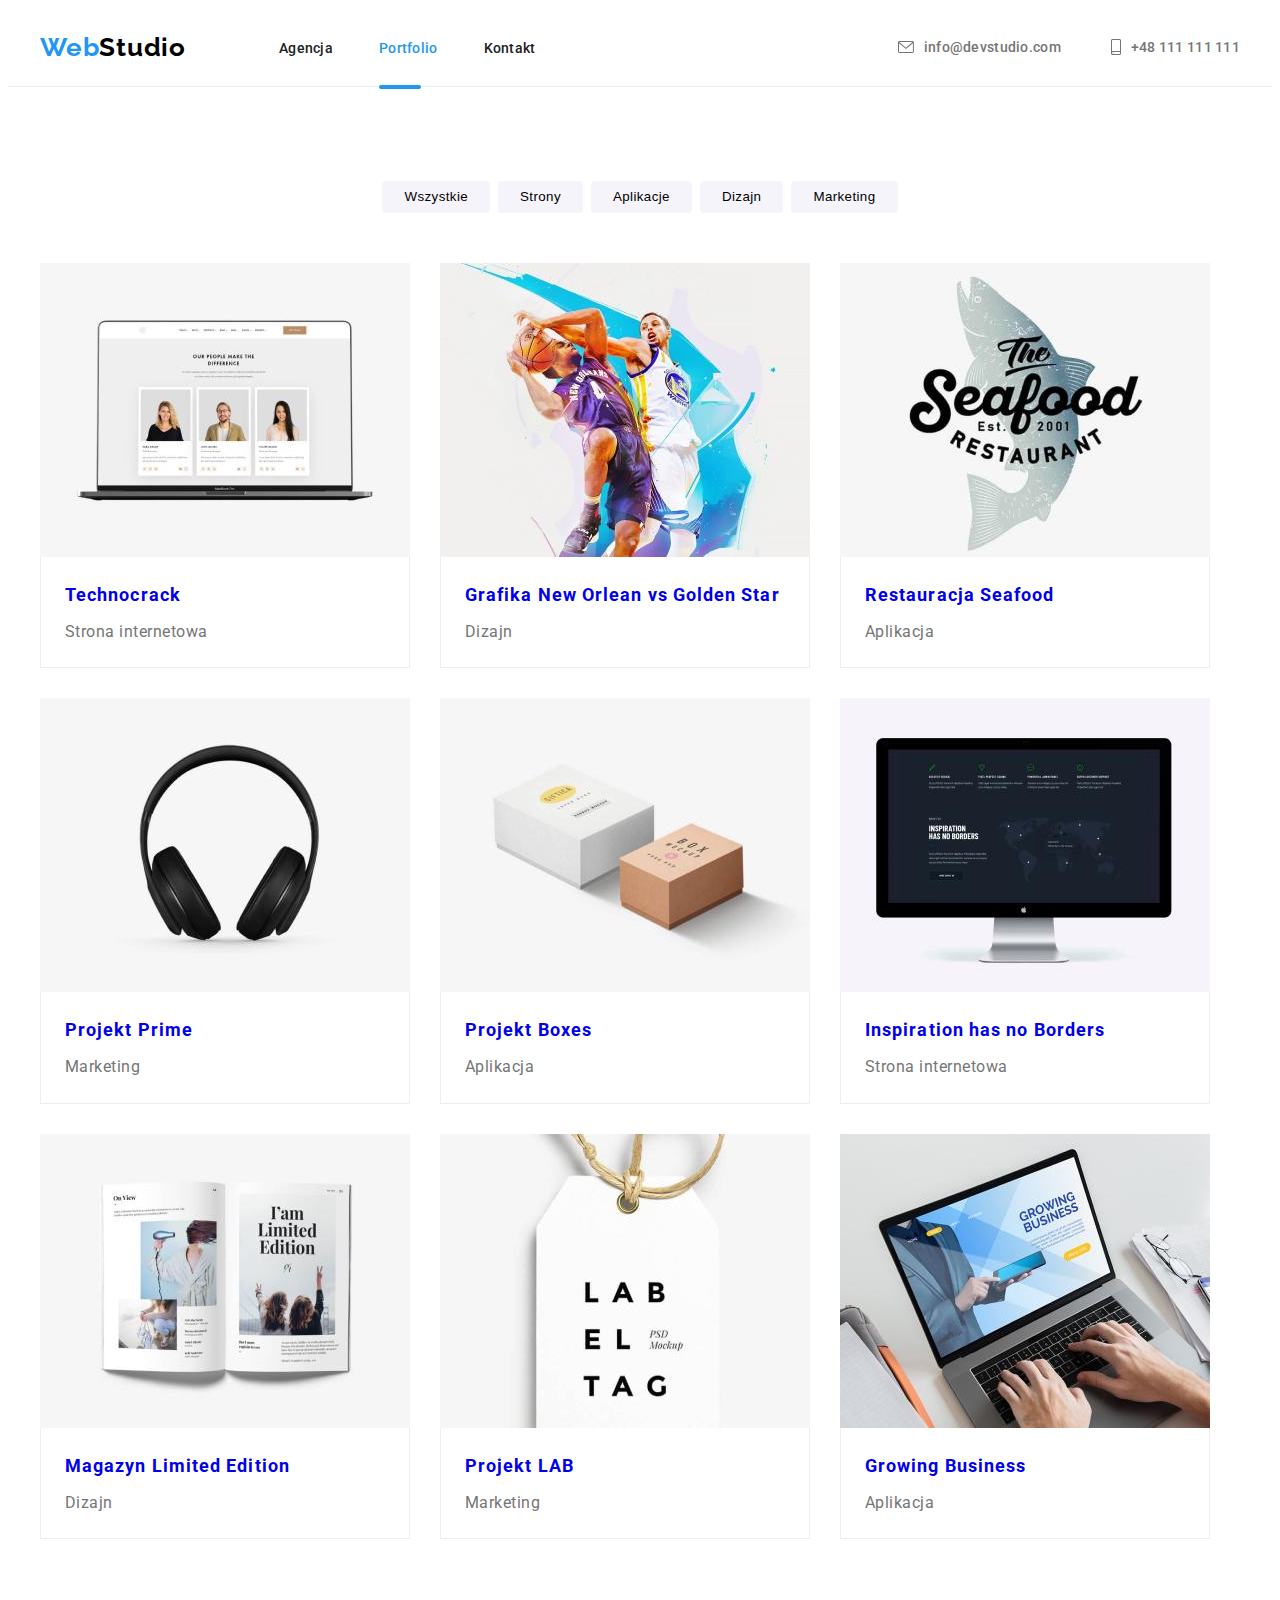
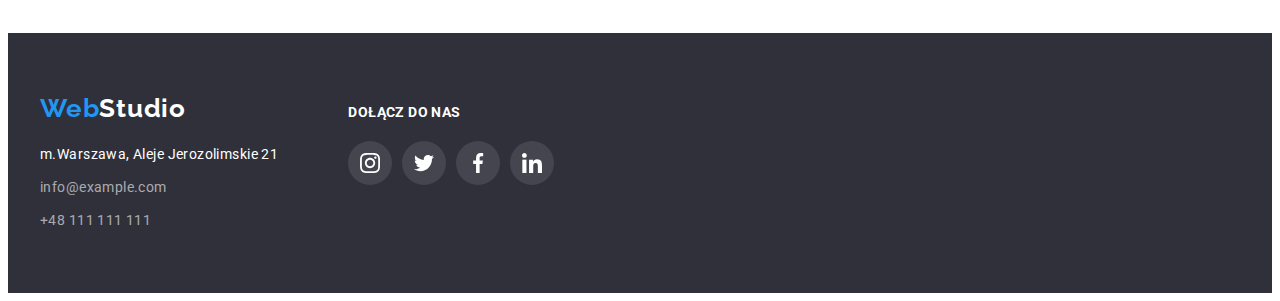
==== portfolio.html @ 58e9ffe3 "add new homework" ====
<!DOCTYPE html>
<html lang="en">
  <head>
    <meta charset="UTF-8" />
    <meta http-equiv="X-UA-Compatible" content="IE=edge" />
    <meta name="viewport" content="width=device-width, initial-scale=1.0" />
    <title>Portfolio</title>
    <link
      rel="stylesheet"
      href="https://cdnjs.cloudflare.com/ajax/libs/modern-normalize/1.1.0/modern-normalize.min.css"
      integrity="sha512-wpPYUAdjBVSE4KJnH1VR1HeZfpl1ub8YT/NKx4PuQ5NmX2tKuGu6U/JRp5y+Y8XG2tV+wKQpNHVUX03MfMFn9Q=="
      crossorigin="anonymous"
      referrerpolicy="no-referrer"
    />
    <link href="css/style.css" rel="stylesheet" />
    <link rel="preconnect" href="https://fonts.googleapis.com" />
    <link rel="preconnect" href="https://fonts.gstatic.com" crossorigin />
    <link
      href="https://fonts.googleapis.com/css2?family=Raleway:wght@700&family=Roboto:wght@400;500;700;900&display=swap"
      rel="stylesheet"
    />
  </head>
  <body>
    <header>
      <div class="conteiner header-wrap">
        <a href="index.html" class="logo-black">
          <span class="logo-blue">Web</span>Studio</a
        >
        <nav>
          <ul class="navi">
            <li class="underline-navi">
              <a href="index.html" class="header">Agencja</a>
            </li>
            <li class="underline-navi">
              <a href="portfolio.html" class="header current">Portfolio</a>
            </li>
            <li class="underline-navi">
              <a href="index.html" class="header">Kontakt</a></li>
          </ul>
        </nav>
        <div class="contact-first-flex">
          <a href="mailto:info@devstudio.com" class="header-right contact-first">
            <svg class="contact-icon mail">
              <use href="./images/icons/icons.svg#icon-mail"></use>
            </svg>
            info@devstudio.com</a
          >
          <a href="tel:+48111111111" class="header-right contact-first">
            <svg class="contact-icon phone">
              <use href="./images/icons/icons.svg#icon-smartphone"></use>
            </svg>
            +48 111 111 111
          </a>
        </div>
      </div>
    </header>
    <main>
      <section class="portfolio-conteiner">
        <div class="conteiner">
          <h1 class="visually-hidden">Navigation</h2>
          <ul class="button-navi-all">
            <li>
              <button type="button" class="button-navi">Wszystkie</button>
            </li>
            <li><button type="button" class="button-navi">Strony</button></li>
            <li>
              <button type="button" class="button-navi">Aplikacje</button>
            </li>
            <li><button type="button" class="button-navi">Dizajn</button></li>
            <li>
              <button type="button" class="button-navi">Marketing</button>
            </li>
          </ul>
          <ul class="section-third-conteiner">
            <li>
              <div class="portfolio-fill">
              <a href="portfolio.html" class="portfolio-block">
              <img
                src="images/portfolio_1.jpg"
                alt="example website Technocrack"
                width="370"
                height="291"
              /><div class="portfolio-overlay">
                <p>
                Technocrack is a state-of-the-art coronavirus distribution platform. Companies use this platform for digital espionage and attacks on competitors' secure servers.</p>
                </div></div>
              <div class="wrap-title">
              <h3 class="section-third-title">Technocrack</h3>
              <p class="section-third-type">Strona internetowa</p></div>
            </a>
            </li>
            <li>
              <div class="portfolio-fill">
              <a href="portfolio.html" class="portfolio-block">
              <img
                src="images/portfolio_2.jpg"
                alt="example dizajn graphic"
                width="370"
                height="294"
              /><div class="portfolio-overlay">
                <p>
                Technocrack is a state-of-the-art coronavirus distribution platform. Companies use this platform for digital espionage and attacks on competitors' secure servers.</p>
                </div></div>
              <div class="wrap-title">
              <h3 class="section-third-title">
                Grafika New Orlean vs Golden Star
              </h3>
              <p class="section-third-type">Dizajn</p></div>
              </a>
            </li>
            <li>
              <div class="portfolio-fill">
              <a href="portfolio.html" class="portfolio-block">
              <img
                src="images/portfolio_3.jpg"
                alt="example app restaurant The seafood"
                width="370"
                height="294"
              /><div class="portfolio-overlay">
                <p>
                Technocrack is a state-of-the-art coronavirus distribution platform. Companies use this platform for digital espionage and attacks on competitors' secure servers.</p>
                </div></div>
              <div class="wrap-title">
              <h3 class="section-third-title">Restauracja Seafood</h3>
              <p class="section-third-type">Aplikacja</p></div>
              </a>
            </li>
            <li>
              <div class="portfolio-fill">
              <a href="portfolio.html" class="portfolio-block">
              <img
                src="images/portfolio_4.jpg"
                alt="example marketing in project Prime"
                width="370"
                height="294"
              /><div class="portfolio-overlay">
                <p>
                Technocrack is a state-of-the-art coronavirus distribution platform. Companies use this platform for digital espionage and attacks on competitors' secure servers.</p>
                </div></div>
              <div class="wrap-title">
              <h3 class="section-third-title">Projekt Prime</h3>
              <p class="section-third-type">Marketing</p></div>
              </a>
            </li>
            <li>
              <div class="portfolio-fill">
              <a href="portfolio.html" class="portfolio-block">
              <img
                src="images/portfolio_5.jpg"
                alt="Example app project Boxes"
                width="370"
                height="294"
              /><div class="portfolio-overlay">
                <p>
                Technocrack is a state-of-the-art coronavirus distribution platform. Companies use this platform for digital espionage and attacks on competitors' secure servers.</p>
                </div></div>
              <div class="wrap-title">
              <h3 class="section-third-title">Projekt Boxes</h3>
              <p class="section-third-type">Aplikacja</p></div>
              </a>
            </li>
            <li>
              <div class="portfolio-fill">
              <a href="portfolio.html" class="portfolio-block">
              <img
                src="images/portfolio_6.jpg"
                alt="example website Inspiration has no Borders"
                width="370"
                height="294"
              /><div class="portfolio-overlay">
                <p>
                Technocrack is a state-of-the-art coronavirus distribution platform. Companies use this platform for digital espionage and attacks on competitors' secure servers.</p>
                </div></div>
              <div class="wrap-title">
              <h3 class="section-third-title">Inspiration has no Borders</h3>
              <p class="section-third-type">Strona internetowa</p></div>
              </a>
            </li>
            <li>
              <div class="portfolio-fill">
              <a href="portfolio.html" class="portfolio-block">
              <img
                src="images/portfolio_7.jpg"
                alt="example dizajn Magazine Limited Edition"
                width="370"
                height="294"
              /><div class="portfolio-overlay">
                <p>
                Technocrack is a state-of-the-art coronavirus distribution platform. Companies use this platform for digital espionage and attacks on competitors' secure servers.</p>
                </div></div>
              <div class="wrap-title">
              <h3 class="section-third-title">Magazyn Limited Edition</h3>
              <p class="section-third-type">Dizajn</p></div>
              </a>
            </li>
            <li>
              <div class="portfolio-fill">
              <a href="portfolio.html" class="portfolio-block">
              <img
                src="images/portfolio_8.jpg"
                alt="example marketing in project LAB"
                width="370"
                height="294"
              /><div class="portfolio-overlay">
                <p>
                Technocrack is a state-of-the-art coronavirus distribution platform. Companies use this platform for digital espionage and attacks on competitors' secure servers.</p>
                </div></div>
              <div class="wrap-title">
              <h3 class="section-third-title">Projekt LAB</h3>
              <p class="section-third-type">Marketing</p></div>
              </a>
            </li>
            <li>
              <div class="portfolio-fill">
              <a href="portfolio.html" class="portfolio-block">
              <img
                src="images/portfolio_9.jpg"
                alt="Example app Growing Business"
                width="370"
                height="294"
              /><div class="portfolio-overlay">
                <p>
                Technocrack is a state-of-the-art coronavirus distribution platform. Companies use this platform for digital espionage and attacks on competitors' secure servers.</p>
                </div></div>
              <div class="wrap-title">
              <h3 class="section-third-title">Growing Business</h3>
              <p class="section-third-type">Aplikacja</p></div>
              </a>
            </li>
          </ul>
        </div>
      </section>
    </main>
    <footer>
      <div class="conteiner footer-wrap-all">
        <div>
          <a href="index.html" class="logo-white"
            ><span class="logo-blue">Web</span>Studio</a
          >
          <address>
            <ul>
              <li class="wrap-footer">
                <a href="https://goo.gl/maps/FBTffH4sPDZAAGUj9" class="address"
                  >m.Warszawa, Aleje Jerozolimskie 21</a
                >
              </li>
              <li class="wrap-footer">
                <a href="mailto:info@example.com" class="contact-second"
                  >info@example.com</a
                >
              </li>
              <li class="wrap-footer">
                <a href="tel:+48111111111" class="contact-second"
                  >+48 111 111 111
                </a>
              </li>
            </ul>
          </address>
        </div>
        <div class="footer-social-conteiner">
          <p class="footer-title-social">DOŁĄCZ DO NAS</p>
          <ul class="footer-wrap-icon">
            <li>
              <a href="https://www.instagram.com/" class="footer-circle">
                <svg class="footer-icon-style">
                  <use href="./images/icons/icons.svg#icon-instagram-2"></use>
                </svg>
              </a>
            </li>
            <li>
              <a href="https://twitter.com/" class="footer-circle">
                <svg class="footer-icon-style">
                  <use href="./images/icons/icons.svg#icon-twitter-2"></use>
                </svg>
              </a>
            </li>
            <li>
              <a href="https://www.facebook.com/" class="footer-circle">
                <svg class="footer-icon-style">
                  <use href="./images/icons/icons.svg#icon-facebook-3"></use>
                </svg>
              </a>
            </li>
            <li>
              <a href="https://www.linkedin.com/" class="footer-circle">
                <svg class="footer-icon-style">
                  <use href="./images/icons/icons.svg#icon-linkedin-4"></use>
                </svg>
              </a>
            </li>
          </ul>
        </div>
      </div>
    </footer>
  </body>
</html>
---- css/style.css ----
:root {
  --main-text-color: #212121;
  --secondary-text-color: #ffffff;
  --ouwer-text-color: #757575;
  --acent-color: #2196f3;
  --logo-color-text: #000000;
  --background-footer-color: #2f303a;
  --buttons-port-color: #f5f4fa;
  --footer-text-color: rgba(255, 255, 255, 0.6);
  --icon-social-color: #afb1b8;
  --contener-color: #eeeeee;
  --line-color: #ececec;
  --background-all-color: #e5e5e5;
  --main-font: "Roboto", sans-serif;
  --footer-circle-color: #ffffff1a;
}

body {
  font-family: var(--main-font);
  color: var(--main-text-color);
}

ul,
ol {
  list-style: none;
  padding-left: 0;
  margin: 0;
}
h1,
h2,
h3,
p {
  margin: 0;
}

img {
  display: block;
  max-width: 100%;
  height: auto;
}

a {
  text-decoration: none;
}

address {
  font-style: normal;
  margin-top: 20px;
}

button {
  display: block;
  cursor: pointer;
  border: none;
  border-radius: 4px;
}

.section {
  padding-top: 94px;
  padding-bottom: 94px;
}

.conteiner {
  width: 1200px;
  margin: 0 auto;
  padding: 0 15px;
}

.logo-black {
  font-family: "Raleway", sans-serif;
  color: var(--logo-color-text);
  font-weight: 700;
  font-size: 26px;
  letter-spacing: 0.03em;
  text-decoration: none;
  line-height: 1.17;
}

.logo-blue {
  color: var(--acent-color);
}

header {
  border-bottom: 1px solid var(--line-color);
}

.header-wrap {
  display: flex;
  align-items: center;
}

.header-right {
  font-size: 14px;
  font-weight: 500;
  letter-spacing: 0.02em;
  text-align: left;
  text-decoration: none;
  color: var(--main-text-color);
  padding: 31px 0;
}

.header {
  font-size: 14px;
  font-weight: 500;
  letter-spacing: 0.02em;
  text-align: left;
  text-decoration: none;
  color: var(--main-text-color);
  padding: 31px 0;
}

.header:hover,
.header:focus {
  color: var(--acent-color);
}

.underline-navi {
  content: "";
}

.underline-navi:hover::after {
  display: block;
  position: absolute;
  margin-top: 28px;
  content: "";
  height: 4px;
  width: 42px;
  border-radius: 2px;
  background-color: var(--acent-color);
}

.current {
  color: var(--acent-color);
}

.current::after {
  display: block;
  position: absolute;
  margin-top: 28px;
  content: "";
  height: 4px;
  width: 42px;
  border-radius: 2px;
  background-color: var(--acent-color);
}

nav {
  margin-left: 93px;
}

.navi {
  display: flex;
  align-items: center;
  margin: 0px;
  padding: 0px;
  gap: 46px;
}

.contact-icon {
  border-radius: 0px;
  margin-right: 10px;
}

.phone {
  height: 16px;
  width: 10px;
  fill: currentColor;
}

.phone:hover,
.phone:active,
.phone:focus {
  fill: var(--acent-color);
  cursor: pointer;
}

.mail {
  height: 12px;
  width: 16px;
  fill: currentColor;
}

.mail:hover,
.mail:active,
.mail:focus {
  fill: var(--acent-color);
  cursor: pointer;
}

.contact-first {
  color: var(--ouwer-text-color);
  fill: var(--ouwer-text-color;);
  display: flex;
  align-items: center;
}

.contact-first:hover,
.contact-first:focus {
  color: var(--acent-color);
}

.contact-first-flex {
  margin-left: auto;
  display: flex;
  gap: 50px;
}

.section-title {
  font-size: 44px;
  font-weight: 900;
  letter-spacing: 0.06em;
  text-align: center;
  color: var(--secondary-text-color);
  line-height: 1.5;
  width: 696px;
  margin: 0 auto;
}

.section-first {
  text-align: center;
  padding: 200px 0;
  background-image: linear-gradient(
      to bottom,
      rgba(47, 48, 58, 0.4),
      rgba(47, 48, 58, 0.4)
    ),
    url(../images/first_img.jpg);
  background-repeat: no-repeat;
  background-size: cover;
  background-position: center;
  background-color: var(--background-footer-color);
  max-width: 1600px;
  height: 600px;
  margin: 0 auto;
}

.button-order {
  background-color: var(--acent-color);
  color: var(--secondary-text-color);
  cursor: pointer;
  font-family: var(--main-font);
  font-weight: 700;
  font-size: 16px;
  line-height: 1.875;
  min-width: 200px;
  padding: 10px 42px;
  border: none;
  border-radius: 4px;
  display: flex;
  justify-content: center;
  align-items: center;
  margin: 0 auto;
  margin-top: 30px;
}

.button-order:hover,
.button-order:focus {
  background-color: var(--buttons-port-color);
  color: var(--main-text-color);
}

.visually-hidden {
  position: absolute;
  width: 1px;
  height: 1px;
  margin: -1px;
  border: 0;
  padding: 0;
  white-space: nowrap;
  clip-path: insert(100%);
  overflow: hidden;
}

.section-first-conteiner {
  display: flex;
  gap: 30px;
}

.area-rectangle {
  background-color: var(--buttons-port-color);
  height: 120px;
  display: flex;
  align-items: center;
  justify-content: center;
  border-radius: 4px;
}

.section-first-icon {
  height: 70px;
  width: 70px;
}

.list-title {
  font-weight: 700;
  font-size: 14px;
  letter-spacing: 0.03em;
  margin-top: 30px;
}

.list-text {
  color: var(--ouwer-text-color);
  font-size: 14px;
  letter-spacing: 0.03em;
  line-height: 1.7;
  margin-top: 10px;
}

.title {
  font-size: 36px;
  font-weight: 700;
  letter-spacing: 0.03em;
  margin-bottom: 50px;
  text-align: center;
  fill: var(--ouwer-text-color);
}

.section-second {
  padding-bottom: 94px;
}

.img-conteiner {
  display: flex;
  gap: 30px;
}

.img-fill {
  position: relative;
}

.img-shadow {
  position: absolute;
  display: flex;
  align-items: center;
  justify-content: center;
  background-color: rgba(47, 48, 58, 0.8);
  width: 370px;
  height: 70px;
  color: var(--secondary-text-color);
  font-weight: 700;
  line-height: 1.17;
  z-index: 1;
  bottom: 0;
}

.section-third {
  background-color: var(--buttons-port-color);
}

.title-third {
  font-size: 36px;
  font-weight: 700;
  letter-spacing: 0.03em;
  margin-bottom: 50px;
  text-align: center;
}

.position-cointener {
  display: flex;
  gap: 30px;
  align-items: center;
}

.social-conteiner {
  padding-bottom: 18px;
}

.wrap-names {
  padding-top: 30px;
  padding-bottom: 30px;
}

.teams-names {
  font-weight: 500;
  font-size: 16px;
  line-height: 1.19;
  letter-spacing: 0.03em;
  text-align: center;
}

.teams-position {
  font-size: 16px;
  font-weight: 400;
  letter-spacing: 0.03em;
  color: var(--ouwer-text-color);
  text-align: center;
  margin-top: 10px;
}

.wrap-icon-style {
  display: flex;
  gap: 10px;
  align-items: center;
  justify-content: center;
  margin-top: 16px;
}

.icon-style-social {
  fill: currentColor;
  width: 20px;
  height: 20px;
}

.circle {
  width: 44px;
  height: 44px;
  border-radius: 50%;
  color: var(--icon-social-color);
  display: flex;
  justify-content: center;
  align-items: center;
}

.circle:hover,
.circle:active,
.circle:focus {
  background-color: var(--acent-color);
  color: var(--secondary-text-color);
}

.section-shadow {
  box-shadow: 0px 2px 1px 0px #00000033;
  box-shadow: 0px 1px 1px 0px #00000024;
  box-shadow: 0px 1px 3px 0px #0000001f;
  background-color: var(--secondary-text-color);
  border-radius: 4px;
}

.wrap-icon-client {
  display: flex;
  gap: 30px;
  justify-content: space-around;
  align-items: center;
}

.rectangle {
  width: 170px;
  height: 92px;
  border: 1px solid;
  border-color: currentColor;
  border-radius: 4px;
  color: var(--icon-social-color);
  display: flex;
  justify-content: center;
  align-items: center;
}

.rectangle:hover,
.rectangle:active,
.rectangle:focus {
  color: var(--acent-color);
  outline: transparent;
}

.icon-style-client {
  fill: currentColor;
  width: 106px;
  height: 60px;
}

.icon-style-client:hover,
.icon-style-client:active,
.icon-style-client:focus {
  fill: var(--acent-color);
  color: var(--ouwer-text-color);
}

footer {
  background-color: var(--background-footer-color);
  padding: 60px 0;
}

.logo-white {
  font-family: "Raleway";
  color: var(--secondary-text-color);
  font-weight: 700;
  font-size: 26px;
  letter-spacing: 0.03em;
  text-align: left;
  text-decoration: none;
  display: flex;
}

.address {
  font-size: 14px;
  font-weight: 400;
  letter-spacing: 0.03em;
  text-align: left;
  color: var(--secondary-text-color);
  text-decoration: none;
  line-height: 1.7;
  font-style: normal;
  display: flex;
}

.contact-second {
  text-decoration: none;
  font-size: 14px;
  font-weight: 400;
  letter-spacing: 0.03em;
  text-align: left;
  color: var(--footer-text-color);
  line-height: 1.7;
  font-style: normal;
  display: flex;
}

.contact-second:hover,
.contact-second:focus {
  color: var(--acent-color);
}

.footer-wrap-all {
  display: flex;
  align-items: baseline;
}

.wrap-footer:not(:last-child) {
  margin-bottom: 9px;
}

.footer-social-conteiner {
  margin-left: 70px;
}

.footer-title-social {
  color: var(--secondary-text-color);
  font-size: 14px;
  font-weight: 700;
  font-style: bold;
  letter-spacing: 0.03em;
  text-align: left;
  line-height: 1.17;
  margin-bottom: 20px;
}

.footer-wrap-icon {
  display: flex;
  gap: 10px;
}

.footer-circle {
  width: 44px;
  height: 44px;
  border-radius: 50%;
  background-color: var(--footer-circle-color);
  display: flex;
  justify-content: center;
  align-items: center;
}

.footer-circle:hover,
.footer-circle:active,
.footer-circle:focus {
  background-color: var(--acent-color);
}

.footer-icon-style {
  fill: var(--secondary-text-color);
  width: 20px;
  height: 20px;
}

.portfolio-conteiner {
  padding-top: 94px;
  padding-bottom: 94px;
}

.button-navi {
  letter-spacing: 0.03em;
  text-align: center;
  font-weight: 500;
  background: var(--buttons-port-color);
  border-radius: 4px;
  line-height: 1.5;
  padding: 6px 22px;
}

.button-navi:hover,
.button-navi:focus {
  background-color: var(--acent-color);
  color: var(--secondary-text-color);
  box-shadow: 0px 2px 2px 0px #0000001f;
  box-shadow: 0px 1px 2px 0px #00000014;
  box-shadow: 0px 3px 1px 0px #0000001a;
}

.button-navi-all {
  display: flex;
  justify-content: center;
  gap: 8px;
  margin-bottom: 50px;
}

.section-third-area:hover,
.section-third-area:active {
  box-shadow: 1px 4px 6px 0px #00000029;
  box-shadow: 0px 4px 4px 0px #0000000f;
  box-shadow: 0px 1px 1px 0px #0000001f;
  cursor: pointer;
}

.section-third-title {
  font-size: 18px;
  font-weight: 700;
  letter-spacing: 0.06em;
  text-align: left;
  line-height: 2;
}

.section-third-type {
  letter-spacing: 0.03em;
  text-align: left;
  color: var(--ouwer-text-color);
  line-height: 1.9;
  font-size: 16px;
  font-weight: 400;
  margin-top: 4px;
}

.section-third-conteiner {
  display: flex;
  flex-wrap: wrap;
  gap: 30px;
}

.wrap-title {
  border: 1px solid var(--contener-color);
  border-top: 0;
  padding: 20px 24px;
}

.portfolio-block {
  width: 370px;
  display: block;
}

.portfolio-block:hover,
.portfolio-block:active,
.portfolio-block:focus,
.portfolio-block:visited {
  box-shadow: 1px 4px 6px 0px #00000029;
  box-shadow: 0px 4px 4px 0px #0000000f;
  box-shadow: 0px 1px 1px 0px #0000001f;
  color: var(--logo-color-text);
}

.backdrop {
  display: flex;
  align-items: center;
  justify-content: center;
  position: fixed;
  top: 0;
  left: 0;
  width: 100%;
  height: 100%;
  background-color: #00000033;
}

.modal {
  position: absolute;
  width: 528px;
  min-height: 581px;
  background-color: var(--secondary-text-color);
  border: 1px solid #0000001a;
  border-radius: 4px;
  box-shadow: 0px 2px 1px 0px #00000033;
  box-shadow: 0px 1px 1px 0px #00000024;
  box-shadow: 0px 1px 3px 0px #0000001f;
  animation-name: appearModal;
  animation-duration: 3000ms;
  animation-timing-function: linear;
  animation-iteration-count: 3;
}

.close-btn {
  position: absolute;
  top: 8px;
  right: 8px;
  width: 30px;
  height: 30px;
  background-color: var(--secondary-text-color);
  border-radius: 50%;
  border: 1px solid rgba(0, 0, 0, 0.1);
  cursor: pointer;
}

.is-hidden {
  opacity: 0;
  visibility: hidden;
  pointer-events: none;
}

@keyframes appearModal {
  0% {
    transform: scale(1);
  }

  50% {
    transform: scale(1.25);
  }

  100% {
    transform: scale(1);
  }
}

.portfolio-fill {
  position: relative;
  overflow: hidden;
}

.portfolio-fill:hover .portfolio-overlay {
  transform: translateY(0%);
}

.portfolio-overlay {
  position: absolute;
  top: 0;
  left: 0;
  width: 100%;
  height: 100%;
  transform: translateY(100%);
  transition: transform 250ms cubic-bezier(0.4, 0, 0.2, 1);
  display: flex;
  align-items: center;
  justify-content: center;
  font-size: 18px;
  line-height: 1.5;
  letter-spacing: 3%;
  padding-left: 24px;
  background-color: var(--acent-color);
  color: var(--secondary-text-color);
  opacity: 0.9;
}
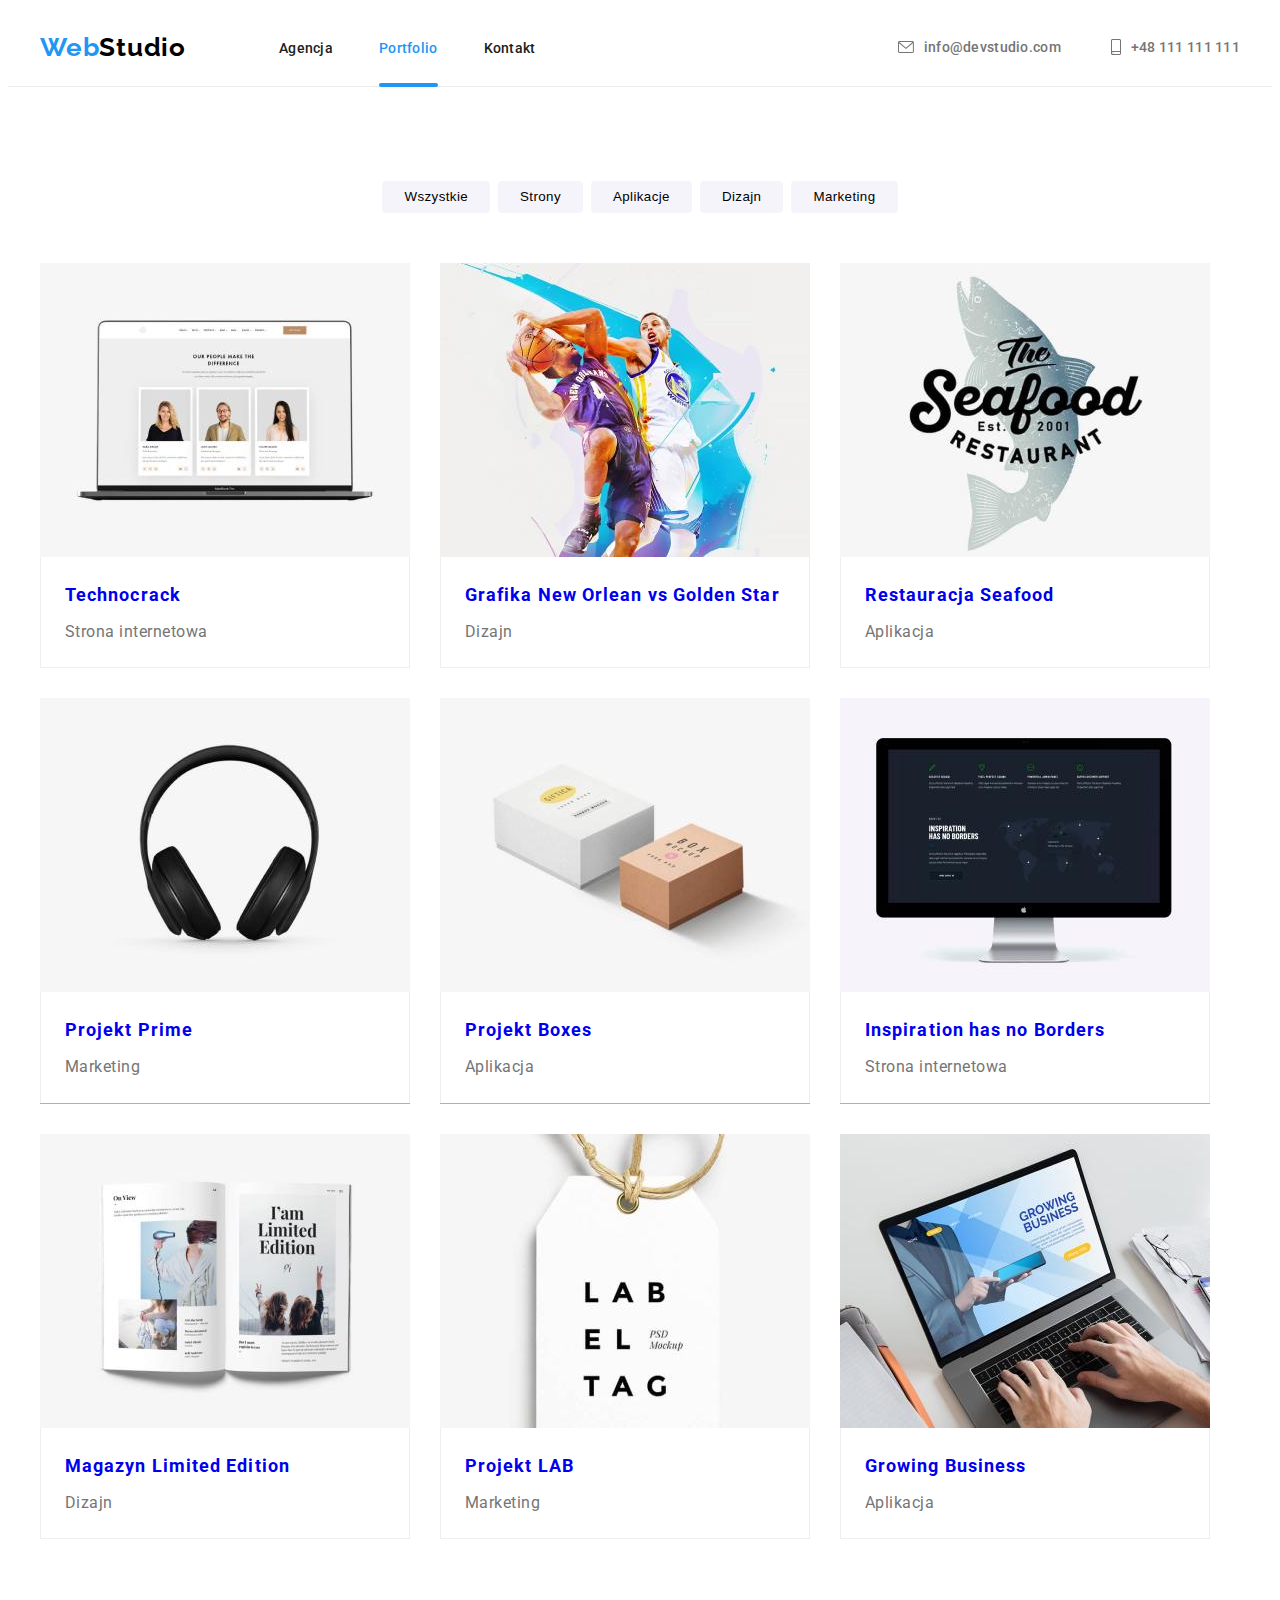
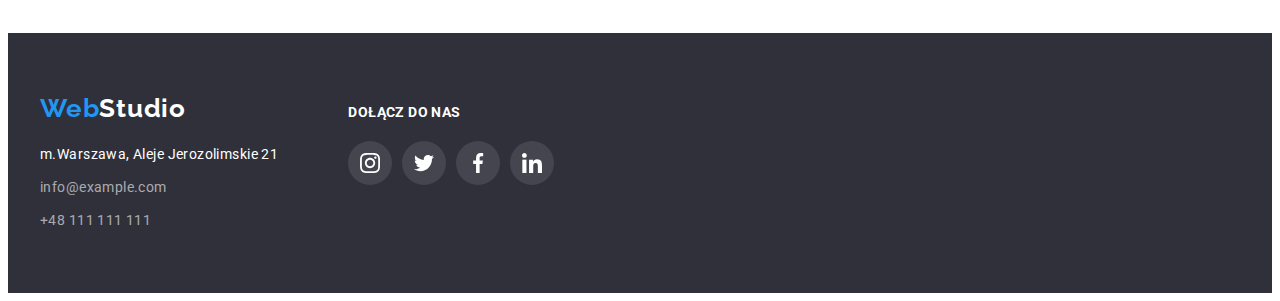
==== commit 61414d27: "add correct" ====
--- a/portfolio.html
+++ b/portfolio.html
@@ -72,35 +72,31 @@
             </li>
           </ul>
           <ul class="section-third-conteiner">
-            <li>
-              <div class="portfolio-fill">
+            <li class="portfolio-fill">
               <a href="portfolio.html" class="portfolio-block">
               <img
                 src="images/portfolio_1.jpg"
                 alt="example website Technocrack"
                 width="370"
                 height="291"
-              /><div class="portfolio-overlay">
-                <p>
-                Technocrack is a state-of-the-art coronavirus distribution platform. Companies use this platform for digital espionage and attacks on competitors' secure servers.</p>
-                </div></div>
+              />
+                <p class="portfolio-overlay">
+                Technocrack is a state-of-the-art coronavirus distribution platform. Companies use this platform for digital espionage and attacks on competitors' secure servers.</p>
               <div class="wrap-title">
               <h3 class="section-third-title">Technocrack</h3>
               <p class="section-third-type">Strona internetowa</p></div>
             </a>
             </li>
-            <li>
-              <div class="portfolio-fill">
+            <li class="portfolio-fill">
               <a href="portfolio.html" class="portfolio-block">
               <img
                 src="images/portfolio_2.jpg"
                 alt="example dizajn graphic"
                 width="370"
                 height="294"
-              /><div class="portfolio-overlay">
-                <p>
-                Technocrack is a state-of-the-art coronavirus distribution platform. Companies use this platform for digital espionage and attacks on competitors' secure servers.</p>
-                </div></div>
+              />
+                <p class="portfolio-overlay">
+                Technocrack is a state-of-the-art coronavirus distribution platform. Companies use this platform for digital espionage and attacks on competitors' secure servers.</p>
               <div class="wrap-title">
               <h3 class="section-third-title">
                 Grafika New Orlean vs Golden Star
@@ -108,120 +104,106 @@
               <p class="section-third-type">Dizajn</p></div>
               </a>
             </li>
-            <li>
-              <div class="portfolio-fill">
+            <li class="portfolio-fill">
               <a href="portfolio.html" class="portfolio-block">
               <img
                 src="images/portfolio_3.jpg"
                 alt="example app restaurant The seafood"
                 width="370"
                 height="294"
-              /><div class="portfolio-overlay">
-                <p>
-                Technocrack is a state-of-the-art coronavirus distribution platform. Companies use this platform for digital espionage and attacks on competitors' secure servers.</p>
-                </div></div>
+              />
+                <p class="portfolio-overlay">
+                Technocrack is a state-of-the-art coronavirus distribution platform. Companies use this platform for digital espionage and attacks on competitors' secure servers.</p>
               <div class="wrap-title">
               <h3 class="section-third-title">Restauracja Seafood</h3>
               <p class="section-third-type">Aplikacja</p></div>
               </a>
             </li>
-            <li>
-              <div class="portfolio-fill">
+            <li class="portfolio-fill">
               <a href="portfolio.html" class="portfolio-block">
               <img
                 src="images/portfolio_4.jpg"
                 alt="example marketing in project Prime"
                 width="370"
                 height="294"
-              /><div class="portfolio-overlay">
-                <p>
-                Technocrack is a state-of-the-art coronavirus distribution platform. Companies use this platform for digital espionage and attacks on competitors' secure servers.</p>
-                </div></div>
+              />
+                <p class="portfolio-overlay">
+                Technocrack is a state-of-the-art coronavirus distribution platform. Companies use this platform for digital espionage and attacks on competitors' secure servers.</p>
               <div class="wrap-title">
               <h3 class="section-third-title">Projekt Prime</h3>
               <p class="section-third-type">Marketing</p></div>
               </a>
             </li>
-            <li>
-              <div class="portfolio-fill">
+            <li class="portfolio-fill">
               <a href="portfolio.html" class="portfolio-block">
               <img
                 src="images/portfolio_5.jpg"
                 alt="Example app project Boxes"
                 width="370"
                 height="294"
-              /><div class="portfolio-overlay">
-                <p>
-                Technocrack is a state-of-the-art coronavirus distribution platform. Companies use this platform for digital espionage and attacks on competitors' secure servers.</p>
-                </div></div>
+              />
+                <p class="portfolio-overlay">
+                Technocrack is a state-of-the-art coronavirus distribution platform. Companies use this platform for digital espionage and attacks on competitors' secure servers.</p>
               <div class="wrap-title">
               <h3 class="section-third-title">Projekt Boxes</h3>
               <p class="section-third-type">Aplikacja</p></div>
               </a>
             </li>
-            <li>
-              <div class="portfolio-fill">
+            <li  class="portfolio-fill">
               <a href="portfolio.html" class="portfolio-block">
               <img
                 src="images/portfolio_6.jpg"
                 alt="example website Inspiration has no Borders"
                 width="370"
                 height="294"
-              /><div class="portfolio-overlay">
-                <p>
-                Technocrack is a state-of-the-art coronavirus distribution platform. Companies use this platform for digital espionage and attacks on competitors' secure servers.</p>
-                </div></div>
+              />
+                <p class="portfolio-overlay">
+                Technocrack is a state-of-the-art coronavirus distribution platform. Companies use this platform for digital espionage and attacks on competitors' secure servers.</p>
               <div class="wrap-title">
               <h3 class="section-third-title">Inspiration has no Borders</h3>
               <p class="section-third-type">Strona internetowa</p></div>
               </a>
             </li>
-            <li>
-              <div class="portfolio-fill">
+            <li class="portfolio-fill">
               <a href="portfolio.html" class="portfolio-block">
               <img
                 src="images/portfolio_7.jpg"
                 alt="example dizajn Magazine Limited Edition"
                 width="370"
                 height="294"
-              /><div class="portfolio-overlay">
-                <p>
-                Technocrack is a state-of-the-art coronavirus distribution platform. Companies use this platform for digital espionage and attacks on competitors' secure servers.</p>
-                </div></div>
+              />
+                <p  class="portfolio-overlay">
+                Technocrack is a state-of-the-art coronavirus distribution platform. Companies use this platform for digital espionage and attacks on competitors' secure servers.</p>
               <div class="wrap-title">
               <h3 class="section-third-title">Magazyn Limited Edition</h3>
               <p class="section-third-type">Dizajn</p></div>
               </a>
             </li>
-            <li>
-              <div class="portfolio-fill">
+            <li class="portfolio-fill">
               <a href="portfolio.html" class="portfolio-block">
               <img
                 src="images/portfolio_8.jpg"
                 alt="example marketing in project LAB"
                 width="370"
                 height="294"
-              /><div class="portfolio-overlay">
-                <p>
-                Technocrack is a state-of-the-art coronavirus distribution platform. Companies use this platform for digital espionage and attacks on competitors' secure servers.</p>
-                </div></div>
+              />
+                <p class="portfolio-overlay">
+                Technocrack is a state-of-the-art coronavirus distribution platform. Companies use this platform for digital espionage and attacks on competitors' secure servers.</p>
               <div class="wrap-title">
               <h3 class="section-third-title">Projekt LAB</h3>
               <p class="section-third-type">Marketing</p></div>
               </a>
             </li>
-            <li>
-              <div class="portfolio-fill">
+            <li class="portfolio-fill">
               <a href="portfolio.html" class="portfolio-block">
               <img
                 src="images/portfolio_9.jpg"
                 alt="Example app Growing Business"
                 width="370"
                 height="294"
-              /><div class="portfolio-overlay">
-                <p>
-                Technocrack is a state-of-the-art coronavirus distribution platform. Companies use this platform for digital espionage and attacks on competitors' secure servers.</p>
-                </div></div>
+              />
+                <p class="portfolio-overlay">
+                Technocrack is a state-of-the-art coronavirus distribution platform. Companies use this platform for digital espionage and attacks on competitors' secure servers.</p>
               <div class="wrap-title">
               <h3 class="section-third-title">Growing Business</h3>
               <p class="section-third-type">Aplikacja</p></div>
--- a/css/style.css
+++ b/css/style.css
@@ -100,6 +100,7 @@
 }
 
 .header {
+  position: relative;
   font-size: 14px;
   font-weight: 500;
   letter-spacing: 0.02em;
@@ -114,32 +115,32 @@
   color: var(--acent-color);
 }
 
-.underline-navi {
+.header:hover::after,
+.header:focus::after {
+  position: absolute;
   content: "";
-}
-
-.underline-navi:hover::after {
-  display: block;
-  position: absolute;
-  margin-top: 28px;
-  content: "";
+  bottom: 0;
+  left: 0;
+  width: 0;
   height: 4px;
-  width: 42px;
+  width: 100%;
   border-radius: 2px;
   background-color: var(--acent-color);
+  transition: color 250ms cubic-bezier(0.4, 0, 0.2, 1);
 }
 
 .current {
   color: var(--acent-color);
+  position: relative;
 }
 
 .current::after {
   display: block;
   position: absolute;
-  margin-top: 28px;
   content: "";
+  bottom: 0;
   height: 4px;
-  width: 42px;
+  width: 100%;
   border-radius: 2px;
   background-color: var(--acent-color);
 }
@@ -172,6 +173,7 @@
 .phone:focus {
   fill: var(--acent-color);
   cursor: pointer;
+  transition: color 250ms cubic-bezier(0.4, 0, 0.2, 1);
 }
 
 .mail {
@@ -185,6 +187,7 @@
 .mail:focus {
   fill: var(--acent-color);
   cursor: pointer;
+  transition: color 250ms cubic-bezier(0.4, 0, 0.2, 1);
 }
 
 .contact-first {
@@ -197,6 +200,7 @@
 .contact-first:hover,
 .contact-first:focus {
   color: var(--acent-color);
+  transition: color 250ms cubic-bezier(0.4, 0, 0.2, 1);
 }
 
 .contact-first-flex {
@@ -257,6 +261,7 @@
 .button-order:focus {
   background-color: var(--buttons-port-color);
   color: var(--main-text-color);
+  transition: color 250ms cubic-bezier(0.4, 0, 0.2, 1);
 }
 
 .visually-hidden {
@@ -337,6 +342,7 @@
   height: 70px;
   color: var(--secondary-text-color);
   font-weight: 700;
+  font-size: 14px;
   line-height: 1.17;
   z-index: 1;
   bottom: 0;
@@ -415,6 +421,7 @@
 .circle:focus {
   background-color: var(--acent-color);
   color: var(--secondary-text-color);
+  transition: color 250ms cubic-bezier(0.4, 0, 0.2, 1);
 }
 
 .section-shadow {
@@ -449,6 +456,7 @@
 .rectangle:focus {
   color: var(--acent-color);
   outline: transparent;
+  transition: color 250ms cubic-bezier(0.4, 0, 0.2, 1);
 }
 
 .icon-style-client {
@@ -462,6 +470,7 @@
 .icon-style-client:focus {
   fill: var(--acent-color);
   color: var(--ouwer-text-color);
+  transition: color 250ms cubic-bezier(0.4, 0, 0.2, 1);
 }
 
 footer {
@@ -507,6 +516,7 @@
 .contact-second:hover,
 .contact-second:focus {
   color: var(--acent-color);
+  transition: color 250ms cubic-bezier(0.4, 0, 0.2, 1);
 }
 
 .footer-wrap-all {
@@ -552,6 +562,7 @@
 .footer-circle:active,
 .footer-circle:focus {
   background-color: var(--acent-color);
+  transition: color 250ms cubic-bezier(0.4, 0, 0.2, 1);
 }
 
 .footer-icon-style {
@@ -582,6 +593,7 @@
   box-shadow: 0px 2px 2px 0px #0000001f;
   box-shadow: 0px 1px 2px 0px #00000014;
   box-shadow: 0px 3px 1px 0px #0000001a;
+  transition: color 250ms cubic-bezier(0.4, 0, 0.2, 1);
 }
 
 .button-navi-all {
@@ -597,6 +609,7 @@
   box-shadow: 0px 4px 4px 0px #0000000f;
   box-shadow: 0px 1px 1px 0px #0000001f;
   cursor: pointer;
+  transition: color 250ms cubic-bezier(0.4, 0, 0.2, 1);
 }
 
 .section-third-title {
@@ -629,21 +642,6 @@
   padding: 20px 24px;
 }
 
-.portfolio-block {
-  width: 370px;
-  display: block;
-}
-
-.portfolio-block:hover,
-.portfolio-block:active,
-.portfolio-block:focus,
-.portfolio-block:visited {
-  box-shadow: 1px 4px 6px 0px #00000029;
-  box-shadow: 0px 4px 4px 0px #0000000f;
-  box-shadow: 0px 1px 1px 0px #0000001f;
-  color: var(--logo-color-text);
-}
-
 .backdrop {
   display: flex;
   align-items: center;
@@ -654,6 +652,7 @@
   width: 100%;
   height: 100%;
   background-color: #00000033;
+  transition: color 250ms cubic-bezier(0.4, 0, 0.2, 1);
 }
 
 .modal {
@@ -704,13 +703,30 @@
   }
 }
 
+.portfolio-block {
+  width: 370px;
+  display: block;
+}
+
+.portfolio-block:active,
+.portfolio-block:focus,
+.portfolio-block:hover,
+.portfolio-block:visited {
+  box-shadow: 1px 4px 6px 0px #00000029;
+  box-shadow: 0px 4px 4px 0px #0000000f;
+  box-shadow: 0px 1px 1px 0px #0000001f;
+  color: var(--logo-color-text);
+}
+
 .portfolio-fill {
   position: relative;
   overflow: hidden;
 }
 
 .portfolio-fill:hover .portfolio-overlay {
-  transform: translateY(0%);
+  transform: translateY(-27%);
+  padding-top: 63px;
+  padding-left: 24px;
 }
 
 .portfolio-overlay {
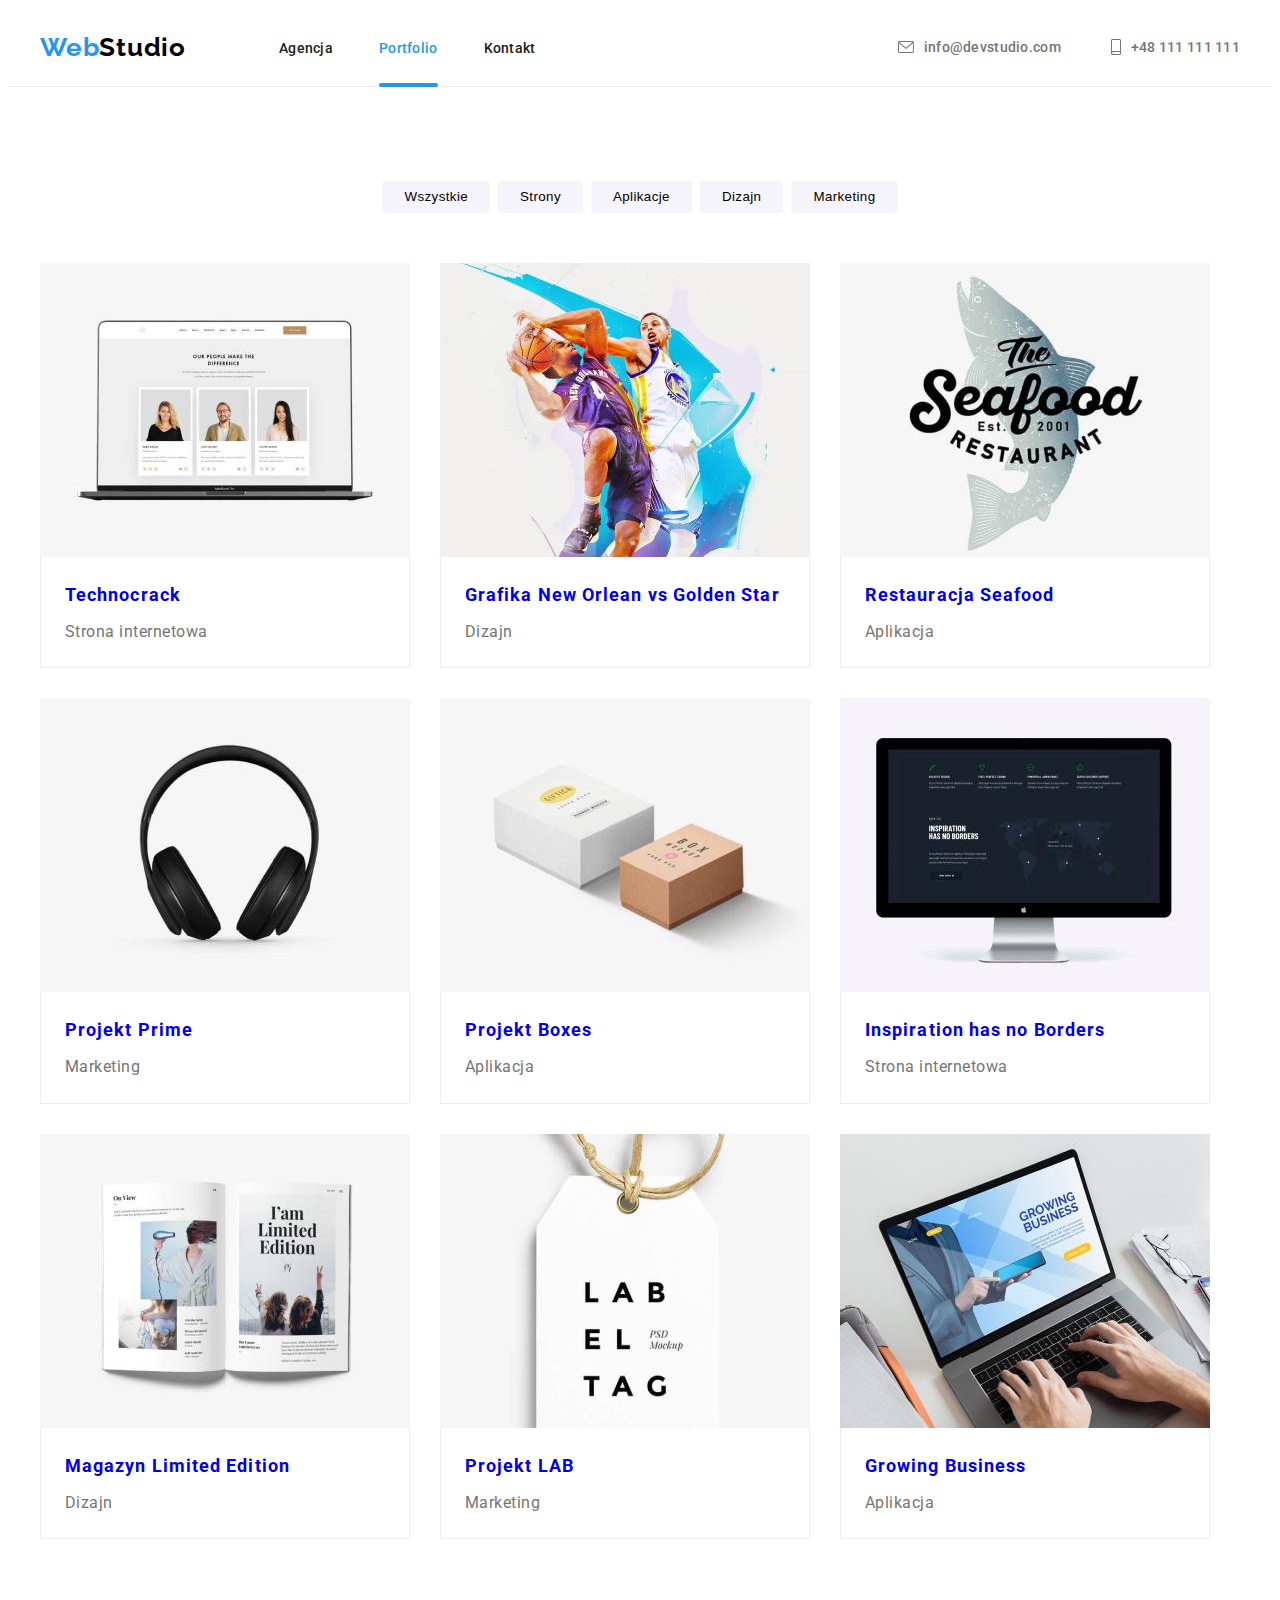
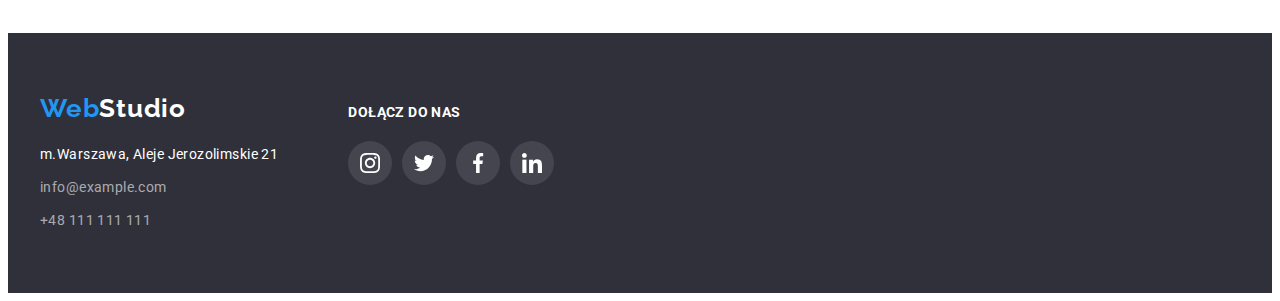
==== commit b2b48651: "add correct" ====
--- a/portfolio.html
+++ b/portfolio.html
@@ -72,31 +72,35 @@
             </li>
           </ul>
           <ul class="section-third-conteiner">
-            <li class="portfolio-fill">
+            <li>
+              <div class="portfolio-fill">
               <a href="portfolio.html" class="portfolio-block">
               <img
                 src="images/portfolio_1.jpg"
                 alt="example website Technocrack"
                 width="370"
                 height="291"
-              />
-                <p class="portfolio-overlay">
-                Technocrack is a state-of-the-art coronavirus distribution platform. Companies use this platform for digital espionage and attacks on competitors' secure servers.</p>
-              <div class="wrap-title">
+              /><div class="portfolio-overlay">
+                <p>
+                Technocrack is a state-of-the-art coronavirus distribution platform. Companies use this platform for digital espionage and attacks on competitors' secure servers.</p>
+             </div></div>
+                <div class="wrap-title">
               <h3 class="section-third-title">Technocrack</h3>
               <p class="section-third-type">Strona internetowa</p></div>
             </a>
             </li>
-            <li class="portfolio-fill">
+            <li>
+              <div class="portfolio-fill">
               <a href="portfolio.html" class="portfolio-block">
               <img
                 src="images/portfolio_2.jpg"
                 alt="example dizajn graphic"
                 width="370"
                 height="294"
-              />
-                <p class="portfolio-overlay">
-                Technocrack is a state-of-the-art coronavirus distribution platform. Companies use this platform for digital espionage and attacks on competitors' secure servers.</p>
+              /><div class="portfolio-overlay">
+                <p>
+                Technocrack is a state-of-the-art coronavirus distribution platform. Companies use this platform for digital espionage and attacks on competitors' secure servers.</p>
+                </div></div>
               <div class="wrap-title">
               <h3 class="section-third-title">
                 Grafika New Orlean vs Golden Star
@@ -104,22 +108,25 @@
               <p class="section-third-type">Dizajn</p></div>
               </a>
             </li>
-            <li class="portfolio-fill">
+            <li >
+              <div class="portfolio-fill">
               <a href="portfolio.html" class="portfolio-block">
               <img
                 src="images/portfolio_3.jpg"
                 alt="example app restaurant The seafood"
                 width="370"
                 height="294"
-              />
-                <p class="portfolio-overlay">
-                Technocrack is a state-of-the-art coronavirus distribution platform. Companies use this platform for digital espionage and attacks on competitors' secure servers.</p>
+              /><div class="portfolio-overlay">
+                <p>
+                Technocrack is a state-of-the-art coronavirus distribution platform. Companies use this platform for digital espionage and attacks on competitors' secure servers.</p>
+                </div></div>
               <div class="wrap-title">
               <h3 class="section-third-title">Restauracja Seafood</h3>
               <p class="section-third-type">Aplikacja</p></div>
               </a>
             </li>
-            <li class="portfolio-fill">
+            <li>
+              <div class="portfolio-fill">
               <a href="portfolio.html" class="portfolio-block">
               <img
                 src="images/portfolio_4.jpg"
@@ -127,29 +134,34 @@
                 width="370"
                 height="294"
               />
-                <p class="portfolio-overlay">
-                Technocrack is a state-of-the-art coronavirus distribution platform. Companies use this platform for digital espionage and attacks on competitors' secure servers.</p>
+              <div  class="portfolio-overlay">
+                <p>
+                Technocrack is a state-of-the-art coronavirus distribution platform. Companies use this platform for digital espionage and attacks on competitors' secure servers.</p>
+                </div></div>
               <div class="wrap-title">
               <h3 class="section-third-title">Projekt Prime</h3>
               <p class="section-third-type">Marketing</p></div>
               </a>
             </li>
-            <li class="portfolio-fill">
+            <li>
+              <div class="portfolio-fill">
               <a href="portfolio.html" class="portfolio-block">
               <img
                 src="images/portfolio_5.jpg"
                 alt="Example app project Boxes"
                 width="370"
                 height="294"
-              />
-                <p class="portfolio-overlay">
-                Technocrack is a state-of-the-art coronavirus distribution platform. Companies use this platform for digital espionage and attacks on competitors' secure servers.</p>
+              /><div class="portfolio-overlay">
+                <p>
+                Technocrack is a state-of-the-art coronavirus distribution platform. Companies use this platform for digital espionage and attacks on competitors' secure servers.</p>
+                </div></div>
               <div class="wrap-title">
               <h3 class="section-third-title">Projekt Boxes</h3>
               <p class="section-third-type">Aplikacja</p></div>
               </a>
             </li>
-            <li  class="portfolio-fill">
+            <li>
+              <div class="portfolio-fill">
               <a href="portfolio.html" class="portfolio-block">
               <img
                 src="images/portfolio_6.jpg"
@@ -157,14 +169,17 @@
                 width="370"
                 height="294"
               />
-                <p class="portfolio-overlay">
-                Technocrack is a state-of-the-art coronavirus distribution platform. Companies use this platform for digital espionage and attacks on competitors' secure servers.</p>
+              <div class="portfolio-overlay">
+                <p>
+                Technocrack is a state-of-the-art coronavirus distribution platform. Companies use this platform for digital espionage and attacks on competitors' secure servers.</p>
+                </div></div>
               <div class="wrap-title">
               <h3 class="section-third-title">Inspiration has no Borders</h3>
               <p class="section-third-type">Strona internetowa</p></div>
               </a>
             </li>
-            <li class="portfolio-fill">
+            <li>
+              <div class="portfolio-fill">
               <a href="portfolio.html" class="portfolio-block">
               <img
                 src="images/portfolio_7.jpg"
@@ -172,14 +187,17 @@
                 width="370"
                 height="294"
               />
-                <p  class="portfolio-overlay">
-                Technocrack is a state-of-the-art coronavirus distribution platform. Companies use this platform for digital espionage and attacks on competitors' secure servers.</p>
+              <div class="portfolio-overlay">
+                <p>
+                Technocrack is a state-of-the-art coronavirus distribution platform. Companies use this platform for digital espionage and attacks on competitors' secure servers.</p>
+                </div></div>
               <div class="wrap-title">
               <h3 class="section-third-title">Magazyn Limited Edition</h3>
               <p class="section-third-type">Dizajn</p></div>
               </a>
             </li>
-            <li class="portfolio-fill">
+            <li>
+              <div class="portfolio-fill">
               <a href="portfolio.html" class="portfolio-block">
               <img
                 src="images/portfolio_8.jpg"
@@ -187,23 +205,27 @@
                 width="370"
                 height="294"
               />
-                <p class="portfolio-overlay">
-                Technocrack is a state-of-the-art coronavirus distribution platform. Companies use this platform for digital espionage and attacks on competitors' secure servers.</p>
+              <div class="portfolio-overlay">
+                <p>
+                Technocrack is a state-of-the-art coronavirus distribution platform. Companies use this platform for digital espionage and attacks on competitors' secure servers.</p>
+                </div></div>
               <div class="wrap-title">
               <h3 class="section-third-title">Projekt LAB</h3>
               <p class="section-third-type">Marketing</p></div>
               </a>
             </li>
-            <li class="portfolio-fill">
+            <li >
+              <div class="portfolio-fill">
               <a href="portfolio.html" class="portfolio-block">
               <img
                 src="images/portfolio_9.jpg"
                 alt="Example app Growing Business"
                 width="370"
                 height="294"
-              />
-                <p class="portfolio-overlay">
-                Technocrack is a state-of-the-art coronavirus distribution platform. Companies use this platform for digital espionage and attacks on competitors' secure servers.</p>
+              /><div class="portfolio-overlay">
+                <p>
+                Technocrack is a state-of-the-art coronavirus distribution platform. Companies use this platform for digital espionage and attacks on competitors' secure servers.</p>
+                </div></div>
               <div class="wrap-title">
               <h3 class="section-third-title">Growing Business</h3>
               <p class="section-third-type">Aplikacja</p></div>
--- a/css/style.css
+++ b/css/style.css
@@ -97,6 +97,7 @@
   text-decoration: none;
   color: var(--main-text-color);
   padding: 31px 0;
+  transition: color 250ms cubic-bezier(0.4, 0, 0.2, 1);
 }
 
 .header {
@@ -108,6 +109,7 @@
   text-decoration: none;
   color: var(--main-text-color);
   padding: 31px 0;
+  transition: color 250ms cubic-bezier(0.4, 0, 0.2, 1);
 }
 
 .header:hover,
@@ -126,7 +128,6 @@
   width: 100%;
   border-radius: 2px;
   background-color: var(--acent-color);
-  transition: color 250ms cubic-bezier(0.4, 0, 0.2, 1);
 }
 
 .current {
@@ -173,7 +174,6 @@
 .phone:focus {
   fill: var(--acent-color);
   cursor: pointer;
-  transition: color 250ms cubic-bezier(0.4, 0, 0.2, 1);
 }
 
 .mail {
@@ -187,7 +187,6 @@
 .mail:focus {
   fill: var(--acent-color);
   cursor: pointer;
-  transition: color 250ms cubic-bezier(0.4, 0, 0.2, 1);
 }
 
 .contact-first {
@@ -200,7 +199,6 @@
 .contact-first:hover,
 .contact-first:focus {
   color: var(--acent-color);
-  transition: color 250ms cubic-bezier(0.4, 0, 0.2, 1);
 }
 
 .contact-first-flex {
@@ -255,13 +253,14 @@
   align-items: center;
   margin: 0 auto;
   margin-top: 30px;
+  transition: color 250ms cubic-bezier(0.4, 0, 0.2, 1),
+    background-color 250ms cubic-bezier(0.4, 0, 0.2, 1);
 }
 
 .button-order:hover,
 .button-order:focus {
   background-color: var(--buttons-port-color);
   color: var(--main-text-color);
-  transition: color 250ms cubic-bezier(0.4, 0, 0.2, 1);
 }
 
 .visually-hidden {
@@ -414,6 +413,8 @@
   display: flex;
   justify-content: center;
   align-items: center;
+  transition: color 250ms cubic-bezier(0.4, 0, 0.2, 1),
+    background-color 250ms cubic-bezier(0.4, 0, 0.2, 1);
 }
 
 .circle:hover,
@@ -421,7 +422,6 @@
 .circle:focus {
   background-color: var(--acent-color);
   color: var(--secondary-text-color);
-  transition: color 250ms cubic-bezier(0.4, 0, 0.2, 1);
 }
 
 .section-shadow {
@@ -449,6 +449,8 @@
   display: flex;
   justify-content: center;
   align-items: center;
+  transition: color 250ms cubic-bezier(0.4, 0, 0.2, 1),
+    border-color 250ms cubic-bezier(0.4, 0, 0.2, 1);
 }
 
 .rectangle:hover,
@@ -456,7 +458,6 @@
 .rectangle:focus {
   color: var(--acent-color);
   outline: transparent;
-  transition: color 250ms cubic-bezier(0.4, 0, 0.2, 1);
 }
 
 .icon-style-client {
@@ -470,7 +471,6 @@
 .icon-style-client:focus {
   fill: var(--acent-color);
   color: var(--ouwer-text-color);
-  transition: color 250ms cubic-bezier(0.4, 0, 0.2, 1);
 }
 
 footer {
@@ -511,12 +511,12 @@
   line-height: 1.7;
   font-style: normal;
   display: flex;
+  transition: color 250ms cubic-bezier(0.4, 0, 0.2, 1);
 }
 
 .contact-second:hover,
 .contact-second:focus {
   color: var(--acent-color);
-  transition: color 250ms cubic-bezier(0.4, 0, 0.2, 1);
 }
 
 .footer-wrap-all {
@@ -556,13 +556,14 @@
   display: flex;
   justify-content: center;
   align-items: center;
+  transition: color 250ms cubic-bezier(0.4, 0, 0.2, 1),
+    background-color 250ms cubic-bezier(0.4, 0, 0.2, 1);
 }
 
 .footer-circle:hover,
 .footer-circle:active,
 .footer-circle:focus {
   background-color: var(--acent-color);
-  transition: color 250ms cubic-bezier(0.4, 0, 0.2, 1);
 }
 
 .footer-icon-style {
@@ -584,6 +585,9 @@
   border-radius: 4px;
   line-height: 1.5;
   padding: 6px 22px;
+  transition: color 250ms cubic-bezier(0.4, 0, 0.2, 1),
+    background-color 250ms cubic-bezier(0.4, 0, 0.2, 1),
+    box-shadow 250ms cubic-bezier(0.4, 0, 0.2, 1);
 }
 
 .button-navi:hover,
@@ -593,7 +597,6 @@
   box-shadow: 0px 2px 2px 0px #0000001f;
   box-shadow: 0px 1px 2px 0px #00000014;
   box-shadow: 0px 3px 1px 0px #0000001a;
-  transition: color 250ms cubic-bezier(0.4, 0, 0.2, 1);
 }
 
 .button-navi-all {
@@ -601,15 +604,6 @@
   justify-content: center;
   gap: 8px;
   margin-bottom: 50px;
-}
-
-.section-third-area:hover,
-.section-third-area:active {
-  box-shadow: 1px 4px 6px 0px #00000029;
-  box-shadow: 0px 4px 4px 0px #0000000f;
-  box-shadow: 0px 1px 1px 0px #0000001f;
-  cursor: pointer;
-  transition: color 250ms cubic-bezier(0.4, 0, 0.2, 1);
 }
 
 .section-third-title {
@@ -643,16 +637,14 @@
 }
 
 .backdrop {
-  display: flex;
-  align-items: center;
-  justify-content: center;
   position: fixed;
   top: 0;
   left: 0;
   width: 100%;
   height: 100%;
   background-color: #00000033;
-  transition: color 250ms cubic-bezier(0.4, 0, 0.2, 1);
+  transition: opacity 250ms cubic-bezier(0.4, 0, 0.2, 1),
+    visibility 250ms cubic-bezier(0.4, 0, 0.2, 1);
 }
 
 .modal {
@@ -669,6 +661,9 @@
   animation-duration: 3000ms;
   animation-timing-function: linear;
   animation-iteration-count: 3;
+  top: 50%;
+  left: 50%;
+  transform: translate(-50%, -50%);
 }
 
 .close-btn {
@@ -678,9 +673,15 @@
   width: 30px;
   height: 30px;
   background-color: var(--secondary-text-color);
+
+  cursor: pointer;
+}
+
+.icon {
+  width: 30px;
+  height: 30px;
   border-radius: 50%;
   border: 1px solid rgba(0, 0, 0, 0.1);
-  cursor: pointer;
 }
 
 .is-hidden {
@@ -724,8 +725,7 @@
 }
 
 .portfolio-fill:hover .portfolio-overlay {
-  transform: translateY(-27%);
-  padding-top: 63px;
+  transform: translateY(0%);
   padding-left: 24px;
 }
 
